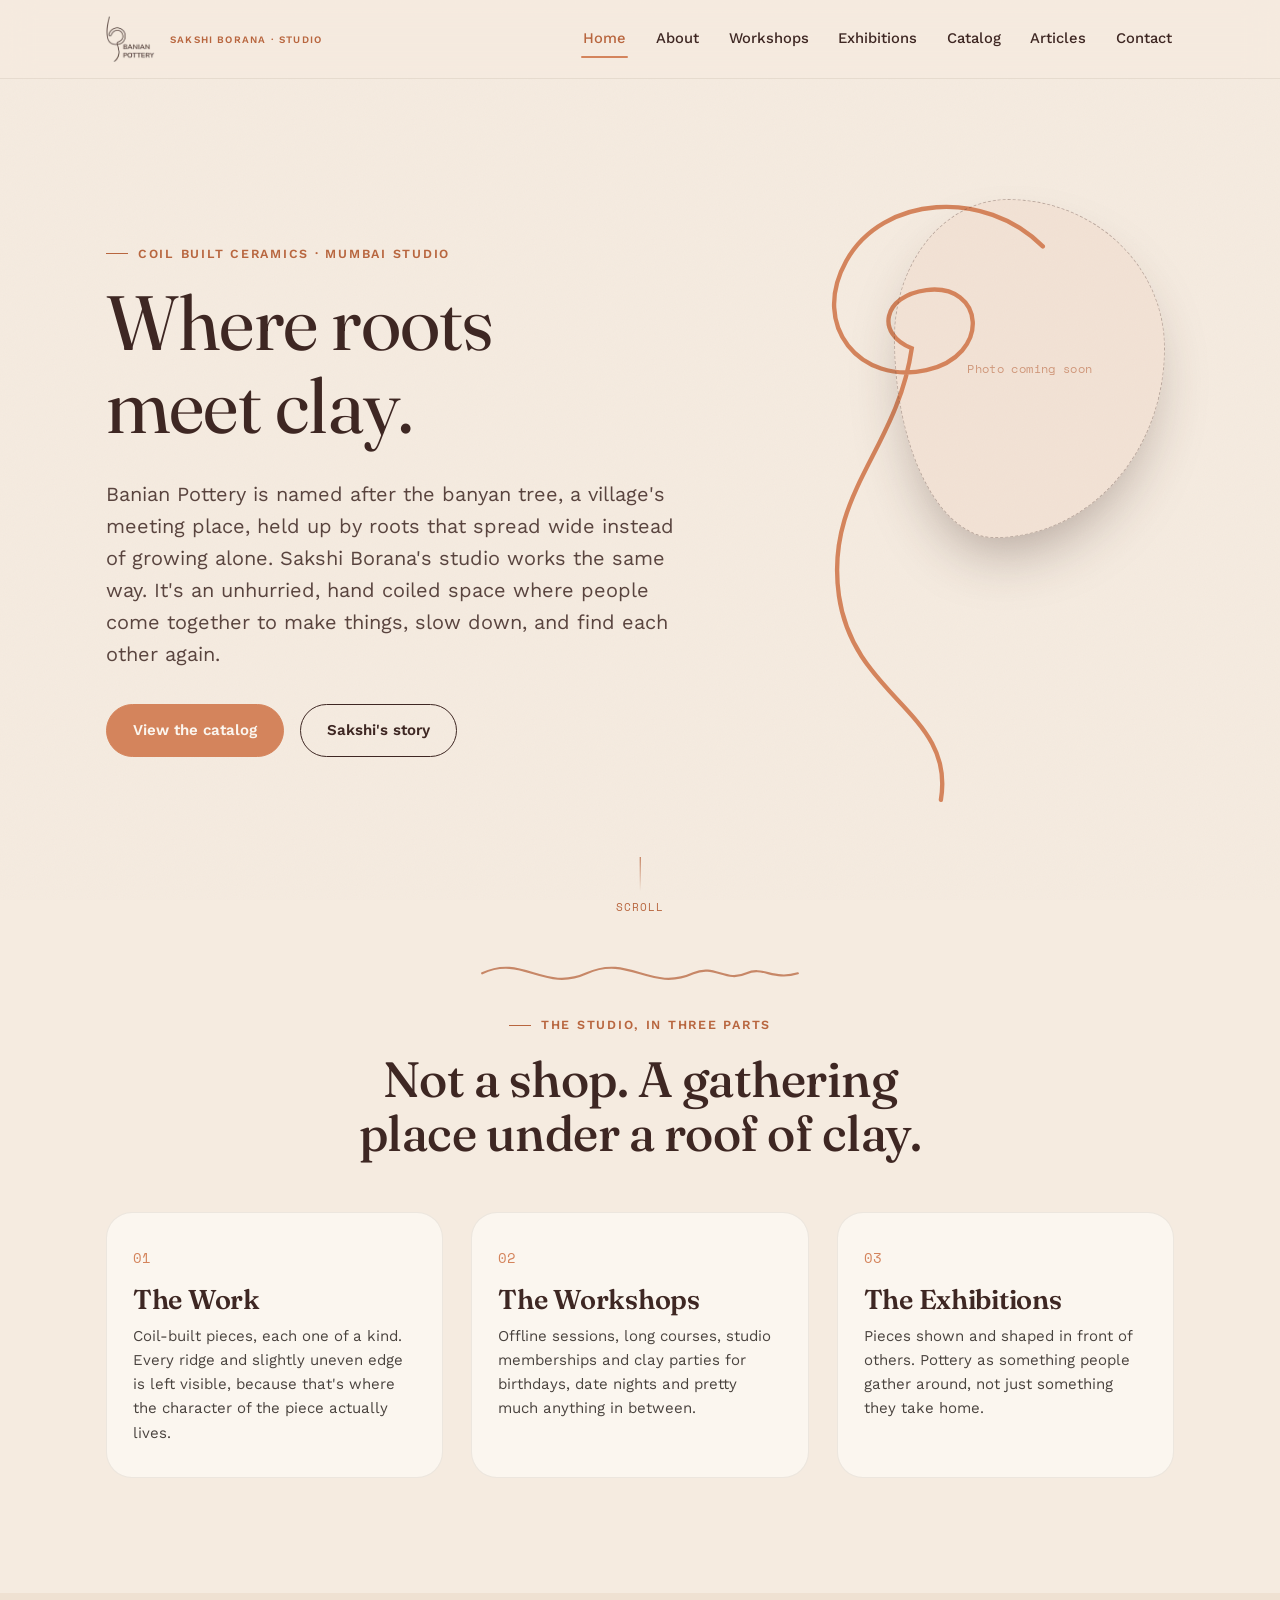
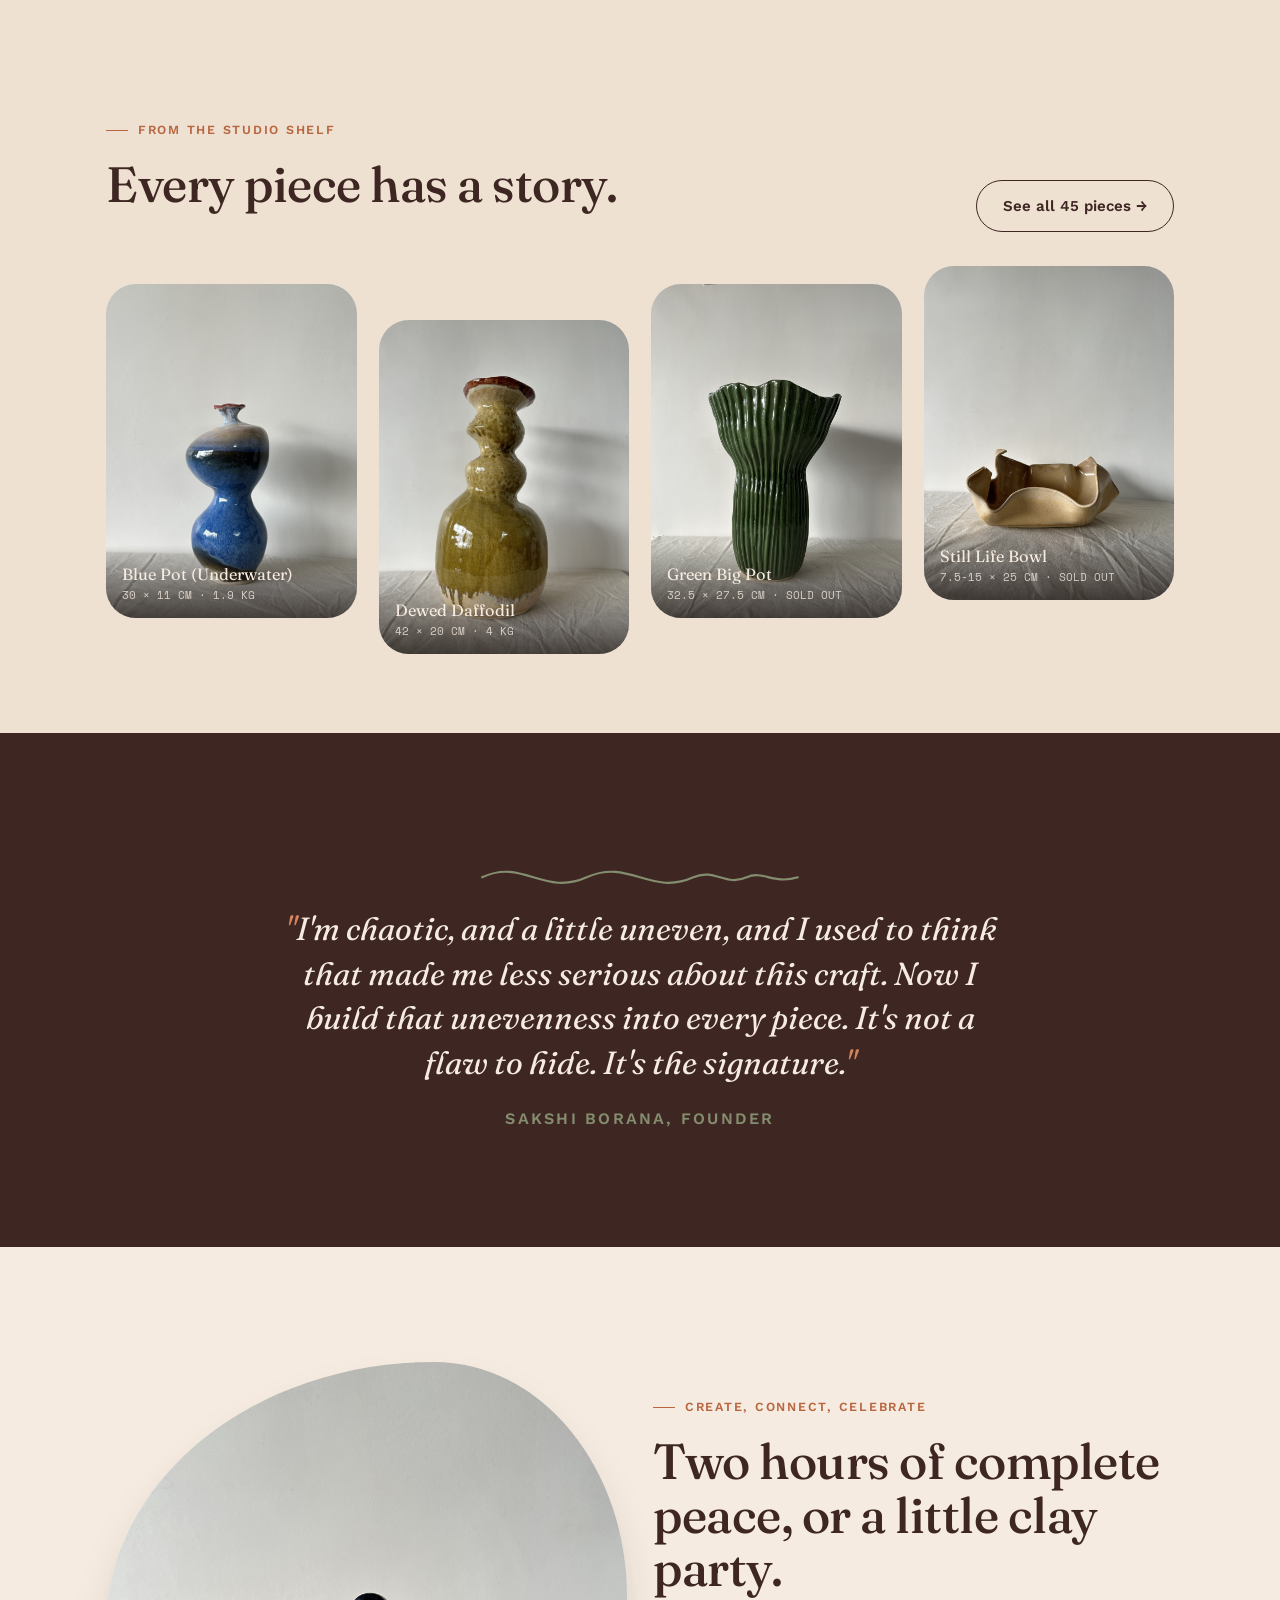
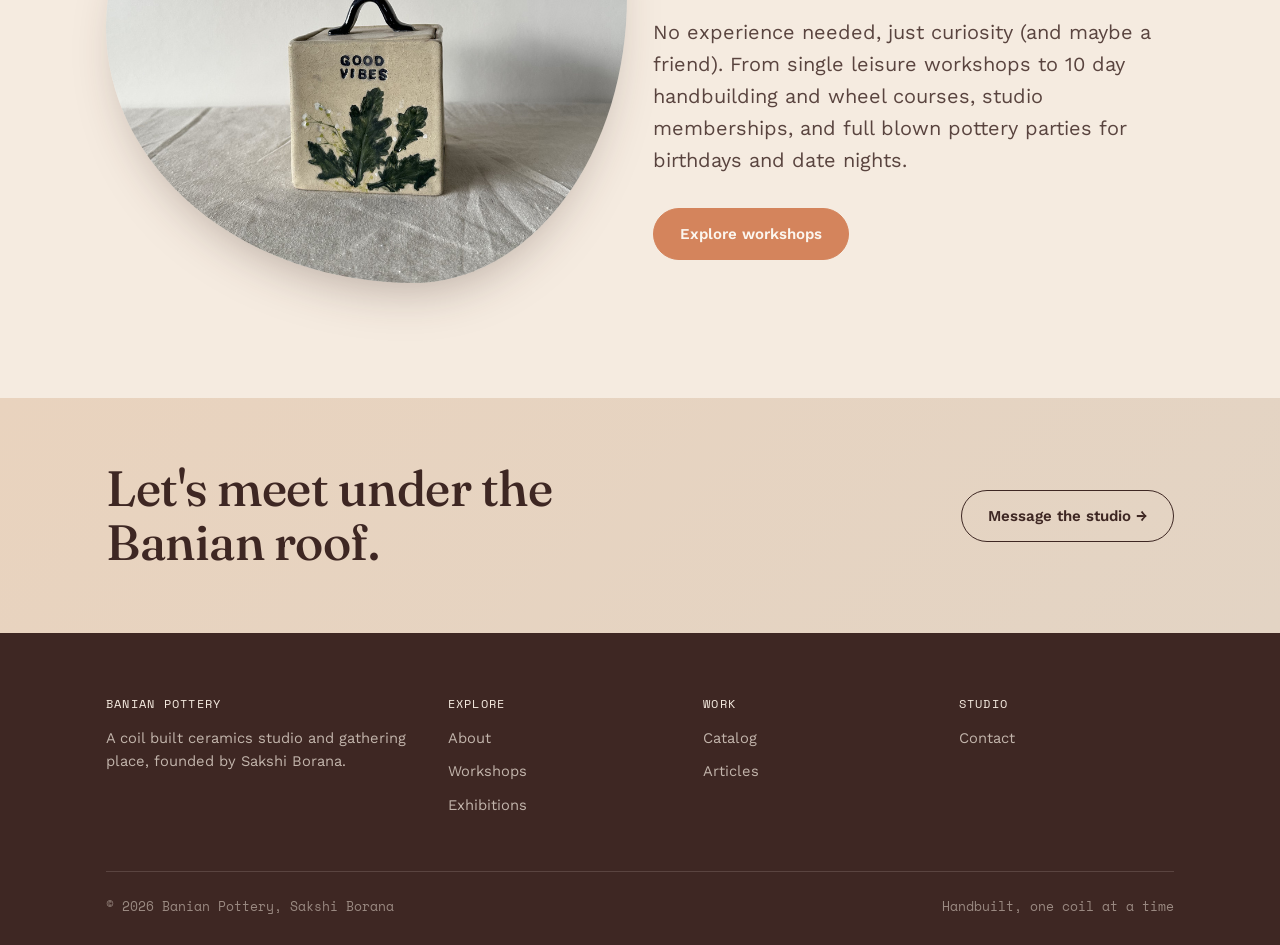
==== index.html @ 210025bd "Initial commit" ====
<!DOCTYPE html>
<html lang="en">
<head>
<meta charset="UTF-8">
<meta name="viewport" content="width=device-width, initial-scale=1.0">
<title>Banian Pottery | Sakshi Borana, Coil Built Ceramics</title>
<meta name="description" content="Banian Pottery is the coil built ceramic studio of Sakshi Borana, a gathering place for making, healing and community, named for the banyan tree.">
<link rel="stylesheet" href="css/style.css">
<link rel="stylesheet" href="css/pages.css">
</head>
<body>
<div class="grain"></div>

<header class="site-header">
  <div class="nav-inner">
    <a href="index.html" class="brand">
      <img class="logo-mark" src="assets/brand/logo.png" alt="Banian Pottery logo">
      <small>Sakshi Borana · Studio</small>
    </a>
    <button class="nav-toggle" aria-label="Toggle menu" aria-expanded="false">
      <span></span><span></span><span></span>
    </button>
    <nav class="nav-links">
      <a href="index.html" class="active">Home</a>
      <a href="about.html">About</a>
      <a href="workshops.html">Workshops</a>
      <a href="exhibitions.html">Exhibitions</a>
      <a href="catalog.html">Catalog</a>
      <a href="articles.html">Articles</a>
      <a href="contact.html">Contact</a>
    </nav>
  </div>
</header>

<main>

  <!-- ============ HERO ============ -->
  <section class="hero">
    <div class="wrap hero-grid">
      <div class="hero-copy reveal in">
        <p class="eyebrow">Coil built ceramics · Mumbai studio</p>
        <h1>Where roots<br>meet clay.</h1>
        <p class="lede">Banian Pottery is named after the banyan tree, a village's meeting place, held up by roots that spread wide instead of growing alone. Sakshi Borana's studio works the same way. It's an unhurried, hand coiled space where people come together to make things, slow down, and find each other again.</p>
        <div class="hero-cta">
          <a href="catalog.html" class="btn primary">View the catalog</a>
          <a href="about.html" class="btn">Sakshi's story</a>
        </div>
      </div>
      <div class="hero-coil-wrap" aria-hidden="true">
        <svg viewBox="0 0 300 460" fill="none" xmlns="http://www.w3.org/2000/svg">
          <path id="hero-coil-path" d="M210 60C170 20 100 25 75 70C50 115 85 155 130 145C175 135 170 85 130 90C100 94 95 120 120 130C110 200 60 230 70 300C80 370 150 380 140 440" stroke="#D4845C" stroke-width="3" stroke-linecap="round"/>
        </svg>
        <div class="hero-photo-frame" style="top:6%; right:2%; display:flex; align-items:center; justify-content:center; background:rgba(212,132,92,0.08); border:1.5px dashed rgba(62,39,35,0.3);">
          <span class="mono-label" style="opacity:0.6; text-align:center; padding:0 20px;">Photo coming soon</span>
        </div>
      </div>
    </div>
    <div class="scroll-cue"><span class="line"></span>Scroll</div>
  </section>

  <!-- ============ INTRO STRIP ============ -->
  <section style="padding-top:0;">
    <div class="wrap">
      <div class="coil-divider" aria-hidden="true">
        <svg viewBox="0 0 300 40" fill="none" xmlns="http://www.w3.org/2000/svg"><path d="M2 20C40 2 60 38 100 20C140 2 160 38 200 20C220 11 230 29 250 20C265 13 275 27 298 20" stroke="#B8663F" stroke-width="2" stroke-linecap="round"/></svg>
      </div>
      <div class="section-head center reveal">
        <p class="eyebrow" style="justify-content:center;">The studio, in three parts</p>
        <h2>Not a shop. A gathering<br>place under a roof of clay.</h2>
      </div>
      <div class="feature-grid">
        <div class="feature-card reveal">
          <span class="num">01</span>
          <h3>The Work</h3>
          <p>Coil-built pieces, each one of a kind. Every ridge and slightly uneven edge is left visible, because that's where the character of the piece actually lives.</p>
        </div>
        <div class="feature-card reveal">
          <span class="num">02</span>
          <h3>The Workshops</h3>
          <p>Offline sessions, long courses, studio memberships and clay parties for birthdays, date nights and pretty much anything in between.</p>
        </div>
        <div class="feature-card reveal">
          <span class="num">03</span>
          <h3>The Exhibitions</h3>
          <p>Pieces shown and shaped in front of others. Pottery as something people gather around, not just something they take home.</p>
        </div>
      </div>
    </div>
  </section>

  <!-- ============ GALLERY TEASER ============ -->
  <section class="section-cream-soft">
    <div class="wrap">
      <div class="section-head reveal" style="display:flex; justify-content:space-between; align-items:flex-end; flex-wrap:wrap; gap:16px; max-width:none;">
        <div>
          <p class="eyebrow">From the studio shelf</p>
          <h2>Every piece has a story.</h2>
        </div>
        <a href="catalog.html" class="btn">See all 45 pieces →</a>
      </div>
      <div class="stagger-row">
        <div class="piece reveal">
          <img src="assets/pots/pot-01-blue-pot-underwater.jpg" alt="Blue Pot (Underwater), tall coil built vase with deep blue glaze">
          <div class="piece-caption"><div class="p-name">Blue Pot (Underwater)</div><div class="p-spec">30 × 11 CM · 1.9 KG</div></div>
        </div>
        <div class="piece reveal">
          <img src="assets/pots/pot-23-dewed-daffodil.jpg" alt="Dewed Daffodil, tall olive glazed vessel with rust red rim">
          <div class="piece-caption"><div class="p-name">Dewed Daffodil</div><div class="p-spec">42 × 20 CM · 4 KG</div></div>
        </div>
        <div class="piece reveal">
          <img src="assets/pots/pot-42-green-big-pot-sold-out.jpg" alt="Ribbed green ceramic vessel, sold out">
          <div class="piece-caption"><div class="p-name">Green Big Pot</div><div class="p-spec">32.5 × 27.5 CM · SOLD OUT</div></div>
        </div>
        <div class="piece reveal">
          <img src="assets/pots/pot-37-still-life-bowl-sold-out.jpg" alt="Still Life bowl with organic wavy rim, sold out">
          <div class="piece-caption"><div class="p-name">Still Life Bowl</div><div class="p-spec">7.5-15 × 25 CM · SOLD OUT</div></div>
        </div>
      </div>
    </div>
  </section>

  <!-- ============ PHILOSOPHY / QUOTE ============ -->
  <section class="section-dark on-dark">
    <div class="wrap">
      <div class="coil-divider" aria-hidden="true">
        <svg viewBox="0 0 300 40" fill="none" xmlns="http://www.w3.org/2000/svg"><path d="M2 20C40 2 60 38 100 20C140 2 160 38 200 20C220 11 230 29 250 20C265 13 275 27 298 20" stroke="#9CAF88" stroke-width="2" stroke-linecap="round"/></svg>
      </div>
      <p class="pull-quote reveal">I'm chaotic, and a little uneven, and I used to think that made me less serious about this craft. Now I build that unevenness into every piece. It's not a flaw to hide. It's the signature.</p>
      <p style="text-align:center; margin:20px auto 0; max-width:none; opacity:0.75; font-family:var(--font-body); font-weight:600; letter-spacing:0.14em; text-transform:uppercase; font-size:1rem; color:var(--sage);">Sakshi Borana, Founder</p>
    </div>
  </section>

  <!-- ============ WORKSHOP TEASER ============ -->
  <section>
    <div class="wrap two-col" style="align-items:center;">
      <div class="reveal">
        <div class="about-portrait" style="aspect-ratio:1/1;">
          <img src="assets/pots/pot-33-good-vibe.jpg" alt="Good Vibes ceramic tile made in a Banian Pottery workshop">
        </div>
      </div>
      <div class="reveal">
        <p class="eyebrow">Create, connect, celebrate</p>
        <h2>Two hours of complete<br>peace, or a little clay party.</h2>
        <p class="lede">No experience needed, just curiosity (and maybe a friend). From single leisure workshops to 10 day handbuilding and wheel courses, studio memberships, and full blown pottery parties for birthdays and date nights.</p>
        <a href="workshops.html" class="btn primary" style="margin-top:12px;">Explore workshops</a>
      </div>
    </div>
  </section>

  <!-- ============ CTA STRIP ============ -->
  <section class="section-warm" style="padding: 64px 0;">
    <div class="wrap" style="display:flex; justify-content:space-between; align-items:center; flex-wrap:wrap; gap:24px;">
      <h2 style="margin:0; max-width:14ch; color:var(--earth);">Let's meet under the Banian roof.</h2>
      <a href="contact.html" class="btn" style="border-color:var(--earth); color:var(--earth);">Message the studio →</a>
    </div>
  </section>

</main>

<footer class="site-footer">
  <div class="wrap">
    <div class="footer-grid">
      <div>
        <h4>Banian Pottery</h4>
        <p>A coil built ceramics studio and gathering place, founded by Sakshi Borana.</p>
      </div>
      <div>
        <h4>Explore</h4>
        <a href="about.html">About</a>
        <a href="workshops.html">Workshops</a>
        <a href="exhibitions.html">Exhibitions</a>
      </div>
      <div>
        <h4>Work</h4>
        <a href="catalog.html">Catalog</a>
        <a href="articles.html">Articles</a>
      </div>
      <div>
        <h4>Studio</h4>
        <a href="contact.html">Contact</a>
      </div>
    </div>
    <div class="footer-bottom">
      <span>© 2026 Banian Pottery, Sakshi Borana</span>
      <span>Handbuilt, one coil at a time</span>
    </div>
  </div>
</footer>

<script src="js/main.js"></script>
</body>
</html>
---- css/style.css ----
/* ============================================
   BANIAN POTTERY — design tokens & core system
   ============================================ */

@import url('https://fonts.googleapis.com/css2?family=Fraunces:ital,opsz,wght@0,9..144,300;0,9..144,400;0,9..144,500;0,9..144,600;0,9..144,700;1,9..144,400;1,9..144,500&family=Work+Sans:wght@300;400;500;600;700&family=Space+Mono:wght@400;700&display=swap');

:root{
  /* --- colors, straight from the studio's own palette --- */
  --clay: #D4845C;
  --clay-deep: #B8663F;
  --cream: #F5EBE0;
  --cream-soft: #EFE1D2;
  --earth: #3E2723;
  --ink: #2B2420;
  --sage: #9CAF88;
  --sage-deep: #79936A;
  --rose: #C08B8B;
  --paper: #FBF6EF;

  --glass-bg: rgba(245, 235, 224, 0.55);
  --glass-bg-dark: rgba(62, 39, 35, 0.45);
  --glass-border: rgba(255, 255, 255, 0.35);
  --glass-border-dark: rgba(255, 255, 255, 0.12);

  --font-display: 'Fraunces', serif;
  --font-body: 'Work Sans', sans-serif;
  --font-mono: 'Space Mono', monospace;

  --container: 1180px;
  --radius-organic: 42% 58% 63% 37% / 41% 44% 56% 59%;
  --radius-organic-2: 63% 37% 41% 59% / 51% 45% 55% 49%;

  --ease: cubic-bezier(.22,.61,.36,1);
}

*, *::before, *::after{ box-sizing: border-box; }
html{ scroll-behavior: smooth; }

@media (prefers-reduced-motion: reduce){
  html{ scroll-behavior: auto; }
  *, *::before, *::after{ animation-duration: 0.001ms !important; animation-iteration-count: 1 !important; transition-duration: 0.001ms !important; }
}

body{
  margin:0;
  font-family: var(--font-body);
  background: var(--cream);
  color: var(--ink);
  line-height: 1.6;
  font-size: 16px;
  overflow-x: hidden;
}

img{ max-width:100%; display:block; }
a{ color: inherit; text-decoration:none; }
ul{ margin:0; padding:0; list-style:none; }

::selection{ background: var(--clay); color: var(--paper); }

:focus-visible{
  outline: 2.5px solid var(--clay-deep);
  outline-offset: 3px;
  border-radius: 4px;
}

.wrap{
  max-width: var(--container);
  margin: 0 auto;
  padding: 0 clamp(20px, 5vw, 56px);
}

/* ---------- eyebrow / labels ---------- */
.eyebrow{
  font-family: var(--font-body);
  font-weight: 600;
  font-size: 0.78rem;
  letter-spacing: 0.14em;
  text-transform: uppercase;
  color: var(--clay-deep);
  display: inline-flex;
  align-items: center;
  gap: 10px;
  margin-bottom: 18px;
}
.eyebrow::before{
  content:"";
  width: 22px;
  height: 1px;
  background: var(--clay-deep);
  display:inline-block;
}
.on-dark .eyebrow{ color: var(--sage); }
.on-dark .eyebrow::before{ background: var(--sage); }

h1,h2,h3,h4{
  font-family: var(--font-display);
  font-weight: 500;
  line-height: 1.08;
  margin: 0 0 0.4em;
  color: var(--earth);
  letter-spacing: -0.01em;
}
.on-dark h1, .on-dark h2, .on-dark h3, .on-dark p{ color: var(--cream); }

h1{ font-size: clamp(2.6rem, 6vw, 5.2rem); font-weight: 400; }
h2{ font-size: clamp(1.9rem, 4vw, 3.1rem); }
h3{ font-size: clamp(1.3rem, 2.4vw, 1.7rem); font-weight: 600;}

p{ color: var(--ink); max-width: 62ch; }
.lede{ font-size: clamp(1.05rem, 1.6vw, 1.25rem); color: var(--earth); opacity: 0.85; }

.mono-label{
  font-family: var(--font-mono);
  font-size: 0.78rem;
  letter-spacing: 0.03em;
  color: var(--clay-deep);
}

/* ============ NAV ============ */
.site-header{
  position: sticky; top:0; z-index: 100;
  backdrop-filter: blur(16px) saturate(1.1);
  -webkit-backdrop-filter: blur(16px) saturate(1.1);
  background: rgba(245, 235, 224, 0.72);
  border-bottom: 1px solid rgba(62,39,35,0.08);
}
.nav-inner{
  display:flex; align-items:center; justify-content: space-between;
  padding: 16px clamp(20px, 5vw, 56px);
  max-width: var(--container);
  margin: 0 auto;
}
.brand{
  display:flex; align-items:center; gap: 14px;
  color: var(--earth);
}
.brand .logo-mark{ height: 46px; width:auto; flex-shrink:0; }
.brand small{
  display:block; font-family: var(--font-body); font-weight: 600; font-size: 0.62rem;
  letter-spacing: 0.12em; text-transform: uppercase; color: var(--clay-deep); margin-top: 2px;
}

.nav-links{ display:flex; gap: clamp(14px, 2vw, 30px); align-items:center; }
.nav-links a{
  font-size: 0.92rem; font-weight: 500; color: var(--earth);
  position: relative; padding: 4px 2px;
}
.nav-links a::after{
  content:""; position:absolute; left:0; bottom:-3px; height:2px; width:0;
  background: var(--clay); transition: width 0.35s var(--ease);
  border-radius: 2px;
}
.nav-links a:hover::after, .nav-links a.active::after{ width: 100%; }
.nav-links a.active{ color: var(--clay-deep); }

.nav-toggle{ display:none; }

@media (max-width: 820px){
  .nav-links{
    position: fixed; inset: 64px 0 0 0; flex-direction: column;
    background: var(--cream); padding: 36px 28px; gap: 22px;
    transform: translateX(101%); transition: transform 0.4s var(--ease);
    font-size: 1.1rem;
  }
  .nav-links.open{ transform: translateX(0); }
  .nav-toggle{
    display:flex; flex-direction:column; gap:5px; background:none; border:none; cursor:pointer; padding: 8px;
  }
  .nav-toggle span{ width: 24px; height: 2px; background: var(--earth); border-radius: 2px; }
}

/* ============ BUTTONS ============ */
.btn{
  display:inline-flex; align-items:center; gap:10px;
  font-family: var(--font-body); font-weight: 600; font-size: 0.94rem;
  padding: 13px 26px; border-radius: 100px;
  border: 1.5px solid var(--earth); color: var(--earth);
  background: transparent; cursor:pointer;
  transition: all 0.3s var(--ease);
}
.btn:hover{ background: var(--earth); color: var(--cream); transform: translateY(-2px); }
.btn.primary{ background: var(--clay); border-color: var(--clay); color: var(--paper); }
.btn.primary:hover{ background: var(--clay-deep); border-color: var(--clay-deep); }
.btn.on-dark{ border-color: var(--cream); color: var(--cream); }
.btn.on-dark:hover{ background: var(--cream); color: var(--earth); }

/* ============ COIL DIVIDER (signature motif) ============ */
.coil-divider{
  width: 100%; display:flex; justify-content:center; margin: 8px 0;
  opacity: 0.75;
}
.coil-divider svg{ width: min(320px, 70%); height: auto; }
.coil-divider path{ stroke: var(--clay-deep); }
.on-dark .coil-divider path{ stroke: var(--sage); }

/* ============ GLASS CARD ============ */
.glass{
  background: var(--glass-bg);
  border: 1px solid var(--glass-border);
  backdrop-filter: blur(14px) saturate(1.2);
  -webkit-backdrop-filter: blur(14px) saturate(1.2);
  border-radius: 28px;
  box-shadow: 0 12px 40px -18px rgba(62,39,35,0.35);
}
.on-dark .glass{
  background: var(--glass-bg-dark);
  border-color: var(--glass-border-dark);
}

/* ============ SECTIONS ============ */
section{ padding: clamp(64px, 9vw, 120px) 0; position: relative; }
.section-dark{ background: var(--earth); color: var(--cream); }
.section-sage{ background: var(--sage); color: var(--earth); }
.section-warm{ background: linear-gradient(135deg, #E9D3BE 0%, #E3D4C4 100%); color: var(--earth); }
.section-cream-soft{ background: var(--cream-soft); }

.section-head{ max-width: 680px; margin-bottom: 52px; }
.section-head.center{ margin-left:auto; margin-right:auto; text-align:center; }

/* blob shape accents */
.blob{
  position:absolute; border-radius: var(--radius-organic);
  filter: blur(2px); z-index:0; pointer-events:none;
}

/* ============ FOOTER ============ */
.site-footer{
  background: var(--earth); color: var(--cream-soft);
  padding: 64px 0 28px;
}
.footer-grid{
  display:grid; grid-template-columns: 1.4fr 1fr 1fr 1fr; gap: 40px;
  padding-bottom: 44px; border-bottom: 1px solid rgba(245,235,224,0.15);
}
@media (max-width: 760px){ .footer-grid{ grid-template-columns: 1fr 1fr; } }
.footer-grid h4{ color: var(--cream); font-family: var(--font-mono); font-size: 0.78rem; letter-spacing: 0.1em; text-transform: uppercase; margin-bottom: 16px; font-weight:400;}
.footer-grid a, .footer-grid p{ color: rgba(245,235,224,0.72); font-size: 0.92rem; display:block; margin-bottom: 10px; }
.footer-grid a:hover{ color: var(--clay); }
.footer-bottom{
  display:flex; justify-content:space-between; align-items:center; flex-wrap:wrap; gap:10px;
  padding-top: 24px; font-size: 0.82rem; color: rgba(245,235,224,0.5); font-family: var(--font-mono);
}

/* ============ UTILITIES ============ */
.grain{
  position: fixed; inset:0; pointer-events:none; z-index: 2; opacity: 0.035; mix-blend-mode: multiply;
  background-image: url("data:image/svg+xml,%3Csvg xmlns='http://www.w3.org/2000/svg' width='120' height='120'%3E%3Cfilter id='n'%3E%3CfeTurbulence type='fractalNoise' baseFrequency='0.9' numOctaves='2' stitchTiles='stitch'/%3E%3C/filter%3E%3Crect width='100%25' height='100%25' filter='url(%23n)'/%3E%3C/svg%3E");
}

.reveal{ opacity:0; transform: translateY(28px); transition: opacity 0.8s var(--ease), transform 0.8s var(--ease); }
.reveal.in{ opacity:1; transform: translateY(0); }

.tag{
  display:inline-block; font-family: var(--font-mono); font-size: 0.68rem;
  letter-spacing: 0.06em; text-transform: uppercase; padding: 5px 12px;
  border-radius: 100px; border: 1px solid currentColor; opacity:0.85;
}
---- css/pages.css ----
/* ============================================
   PAGE-SPECIFIC LAYOUTS
   ============================================ */

/* ---------- HERO ---------- */
.hero{
  position: relative;
  min-height: 92vh;
  display:flex; align-items:center;
  padding-top: 80px;
  overflow:hidden;
  background: var(--cream);
}
.hero-grid{
  display:grid; grid-template-columns: 1.15fr 0.85fr; gap: 40px; align-items:center;
  position:relative; z-index:2; width:100%;
}
@media (max-width: 900px){ .hero-grid{ grid-template-columns: 1fr; } }

.hero-copy .lede{ margin: 24px 0 34px; }
.hero-cta{ display:flex; gap: 16px; flex-wrap:wrap; }

.hero-coil-wrap{
  position: relative; display:flex; align-items:center; justify-content:center;
  min-height: 420px;
}
.hero-coil-wrap svg{ width: 100%; max-width: 460px; height:auto; }
#hero-coil-path{
  stroke-dasharray: 2000;
  stroke-dashoffset: 2000;
  animation: draw 2.6s var(--ease) 0.2s forwards;
}
@keyframes draw{ to{ stroke-dashoffset: 0; } }
@media (prefers-reduced-motion: reduce){ #hero-coil-path{ animation: none; stroke-dashoffset:0; } }

.hero-photo-frame{
  position:absolute; width: 62%; aspect-ratio: 4/5;
  border-radius: var(--radius-organic);
  overflow:hidden; box-shadow: 0 30px 60px -20px rgba(62,39,35,0.4);
  border: 6px solid var(--paper);
}
.hero-photo-frame img{ width:100%; height:100%; object-fit:cover; }

.scroll-cue{
  position:absolute; bottom: 28px; left: 50%; transform: translateX(-50%);
  display:flex; flex-direction:column; align-items:center; gap:8px;
  font-family: var(--font-mono); font-size: 0.68rem; letter-spacing: 0.1em;
  text-transform:uppercase; color: var(--clay-deep); z-index:2;
}
.scroll-cue .line{ width:1px; height: 34px; background: linear-gradient(var(--clay-deep), transparent); animation: pulse-scroll 1.8s ease-in-out infinite; }
@keyframes pulse-scroll{ 0%,100%{opacity:0.3;} 50%{opacity:1;} }

/* ---------- PAGE HEADER (for interior pages) ---------- */
.page-header{
  padding: clamp(140px, 20vw, 190px) 0 clamp(56px, 8vw, 90px);
  background: var(--earth); color: var(--cream);
  position: relative; overflow:hidden;
}
.page-header .eyebrow{ color: var(--sage); }
.page-header .eyebrow::before{ background: var(--sage); }
.page-header h1{ color: var(--cream); max-width: 16ch; }
.page-header .lede{ color: rgba(245,235,224,0.78); }

/* ---------- ASYMMETRIC FEATURE GRID ---------- */
.feature-grid{
  display:grid; grid-template-columns: repeat(3, 1fr); gap: 28px;
}
@media (max-width: 860px){ .feature-grid{ grid-template-columns: 1fr 1fr; } }
@media (max-width: 560px){ .feature-grid{ grid-template-columns: 1fr; } }
.feature-card{
  padding: 32px 26px; border-radius: 26px;
  background: var(--paper); border: 1px solid rgba(62,39,35,0.08);
  transition: transform 0.35s var(--ease), box-shadow 0.35s var(--ease);
}
.feature-card:hover{ transform: translateY(-6px); box-shadow: 0 20px 40px -20px rgba(62,39,35,0.3); }
.feature-card .num{ font-family: var(--font-mono); color: var(--clay); font-size:0.85rem; }
.feature-card h3{ margin: 14px 0 10px; }
.feature-card p{ font-size: 0.94rem; opacity:0.85; margin:0; }

/* ---------- OFFSET / STAGGERED SHOWCASE (home gallery teaser) ---------- */
.stagger-row{
  display:grid; grid-template-columns: repeat(4, 1fr); gap: 22px;
}
@media (max-width: 900px){ .stagger-row{ grid-template-columns: repeat(2, 1fr); } }
.stagger-row .piece:nth-child(2){ transform: translateY(36px); }
.stagger-row .piece:nth-child(4){ transform: translateY(-18px); }
@media (max-width: 900px){ .stagger-row .piece{ transform:none !important; } }

.piece{
  position: relative; border-radius: 30px; overflow:hidden;
  aspect-ratio: 3/4; background: var(--cream-soft);
}
.piece img{ width:100%; height:100%; object-fit:cover; transition: transform 0.6s var(--ease); }
.piece:hover img{ transform: scale(1.06); }
.piece-caption{
  position:absolute; left:0; right:0; bottom:0; padding: 16px 16px 14px;
  background: linear-gradient(to top, rgba(43,36,32,0.82), transparent);
  color: var(--cream);
}
.piece-caption .p-name{ font-family: var(--font-display); font-size: 1.02rem; }
.piece-caption .p-spec{ font-family: var(--font-mono); font-size: 0.66rem; opacity:0.8; }

/* ---------- MASONRY CATALOG ---------- */
.catalog-toolbar{
  display:flex; gap: 12px; flex-wrap:wrap; align-items:center; margin-bottom: 40px;
}
.filter-chip{
  font-family: var(--font-mono); font-size: 0.76rem; letter-spacing:0.03em;
  padding: 9px 18px; border-radius: 100px; border: 1.3px solid rgba(62,39,35,0.25);
  background: transparent; cursor:pointer; color: var(--earth);
  transition: all 0.25s var(--ease);
}
.filter-chip:hover{ border-color: var(--clay); }
.filter-chip.active{ background: var(--earth); border-color: var(--earth); color: var(--cream); }

.masonry{
  columns: 4 280px; column-gap: 22px;
}
@media (max-width: 1100px){ .masonry{ columns: 3 240px; } }
@media (max-width: 720px){ .masonry{ columns: 2 160px; } }
@media (max-width: 460px){ .masonry{ columns: 1; } }

.mason-item{
  break-inside: avoid; margin-bottom: 22px; border-radius: 24px; overflow:hidden;
  background: var(--paper); border: 1px solid rgba(62,39,35,0.08);
  transition: transform 0.3s var(--ease), box-shadow 0.3s var(--ease);
}
.mason-item:hover{ transform: translateY(-5px); box-shadow: 0 22px 44px -22px rgba(62,39,35,0.35); }
.mason-item img{ width:100%; display:block; }
.mason-item .mi-info{ padding: 16px 18px 18px; }
.mason-item .mi-name{ font-family: var(--font-display); font-size: 1.08rem; margin-bottom: 6px; }
.mason-item .mi-specs{ font-family: var(--font-mono); font-size: 0.72rem; color: var(--clay-deep); display:flex; gap:12px; flex-wrap:wrap; }
.mason-item .mi-tag{ margin-top:10px; }
.mason-item.hidden{ display:none; }

/* ---------- TIMELINE (workshops / exhibitions) ---------- */
.timeline{ position:relative; padding-left: 34px; border-left: 2px dashed rgba(212,132,92,0.5); }
.tl-item{ position:relative; padding-bottom: 48px; }
.tl-item:last-child{ padding-bottom:0; }
.tl-item::before{
  content:""; position:absolute; left: -41.5px; top: 4px;
  width: 14px; height:14px; border-radius: 50%;
  background: var(--clay); border: 3px solid var(--cream);
  box-shadow: 0 0 0 2px var(--clay);
}
.tl-date{ font-family: var(--font-mono); font-size: 0.78rem; color: var(--clay-deep); margin-bottom: 6px; display:block;}
.tl-item h3{ margin-bottom: 8px; }

/* ---------- PLACEHOLDER / EMPTY STATE CARD ---------- */
.placeholder-card{
  border: 1.5px dashed rgba(62,39,35,0.35); border-radius: 26px;
  padding: 36px 32px; background: rgba(212,132,92,0.06);
}
.placeholder-card .tag{ color: var(--clay-deep); border-color: var(--clay-deep); margin-bottom: 14px; }
.placeholder-card p{ margin:0; font-size:0.95rem; }

/* ---------- WORKSHOP OFFER CARDS ---------- */
.offer-grid{ display:grid; grid-template-columns: repeat(3, 1fr); gap: 24px; }
@media (max-width: 900px){ .offer-grid{ grid-template-columns: 1fr 1fr; } }
@media (max-width: 560px){ .offer-grid{ grid-template-columns: 1fr; } }
.offer-card{
  padding: 28px 24px; border-radius: 24px 24px 24px 6px;
  background: var(--paper); border: 1px solid rgba(62,39,35,0.08);
}
.offer-card:nth-child(3n+2){ border-radius: 24px 6px 24px 24px; }
.offer-card:nth-child(3n+3){ border-radius: 6px 24px 24px 24px; }
.offer-card h3{ font-size: 1.15rem; margin-bottom: 10px; }
.offer-card ul{ margin-top: 12px; }
.offer-card li{ font-size: 0.9rem; padding: 4px 0; opacity: 0.85; }
.offer-card li::before{ content:"·  "; color: var(--clay); font-weight:700; }

.info-strip{
  display:flex; gap: 40px; flex-wrap:wrap; padding: 30px 0;
}
.info-strip .item{ min-width: 160px; }
.info-strip .item .mono-label{ display:block; margin-bottom:6px; }
.info-strip .item strong{ font-family: var(--font-display); font-size: 1.3rem; font-weight:500; color: var(--earth); }
.on-dark .info-strip .item strong{ color: var(--cream); }

/* ---------- ARTICLE LIST ---------- */
.article-list{ display:flex; flex-direction:column; }
.article-row{
  display:grid; grid-template-columns: 140px 1fr auto; gap: 28px; align-items:center;
  padding: 28px 0; border-bottom: 1px solid rgba(62,39,35,0.12);
}
@media (max-width: 640px){ .article-row{ grid-template-columns: 1fr; gap:10px; } }
.article-row .a-date{ font-family: var(--font-mono); font-size: 0.78rem; color: var(--clay-deep); }
.article-row h3{ margin:0 0 6px; }
.article-row p{ margin:0; font-size:0.92rem; opacity:0.8; }
.article-row .btn{ padding: 10px 20px; font-size: 0.82rem; white-space:nowrap; }

/* ---------- ABOUT PAGE ---------- */
.about-hero{ display:grid; grid-template-columns: 0.9fr 1.1fr; gap: 56px; align-items:center; }
@media (max-width: 900px){ .about-hero{ grid-template-columns:1fr; } }
.about-portrait{
  position:relative; border-radius: var(--radius-organic-2); overflow:hidden;
  aspect-ratio: 4/5; box-shadow: 0 24px 50px -20px rgba(62,39,35,0.35);
}
.about-portrait img{ width:100%; height:100%; object-fit:cover; }

.pull-quote{
  font-family: var(--font-display); font-style: italic; font-weight:400;
  font-size: clamp(1.4rem, 2.6vw, 2rem); color: var(--earth); line-height:1.4;
  max-width: 720px; margin: 0 auto; text-align:center; position:relative;
}
.pull-quote::before, .pull-quote::after{ content:'"'; color: var(--clay); }

.value-list{ display:grid; grid-template-columns: repeat(5,1fr); gap: 18px; }
@media (max-width: 900px){ .value-list{ grid-template-columns: repeat(2,1fr); } }
@media (max-width: 500px){ .value-list{ grid-template-columns: 1fr; } }
.value-item{ text-align:center; padding: 22px 14px; }
.value-item .v-num{ font-family: var(--font-mono); color: var(--sage); font-size:0.8rem; display:block; margin-bottom:10px; }

/* ---------- CONTACT ---------- */
.contact-grid{ display:grid; grid-template-columns: 1fr 1fr; gap: 60px; align-items:start; }
@media (max-width: 860px){ .contact-grid{ grid-template-columns:1fr; } }
.contact-detail{ display:flex; gap:16px; padding: 18px 0; border-bottom: 1px solid rgba(245,235,224,0.15); }
.contact-detail .c-icon{ width: 22px; height:22px; flex-shrink:0; margin-top:2px; }
.contact-detail h4{ font-family: var(--font-mono); font-size:0.72rem; text-transform:uppercase; letter-spacing:0.08em; color: var(--sage); margin: 0 0 4px; font-weight:400; }
.contact-detail p, .contact-detail a{ margin:0; color: var(--cream-soft); }

.form-field{ margin-bottom: 20px; }
.form-field label{ display:block; font-family: var(--font-mono); font-size: 0.74rem; text-transform:uppercase; letter-spacing:0.06em; margin-bottom: 8px; color: var(--earth); }
.form-field input, .form-field textarea, .form-field select{
  width:100%; padding: 13px 16px; border-radius: 14px; border: 1.5px solid rgba(62,39,35,0.2);
  background: rgba(255,255,255,0.5); font-family: var(--font-body); font-size: 0.95rem; color: var(--ink);
  transition: border-color 0.25s var(--ease);
}
.form-field input:focus, .form-field textarea:focus, .form-field select:focus{ border-color: var(--clay); outline:none; }
.form-field textarea{ min-height: 120px; resize: vertical; }
.form-note{ font-size: 0.82rem; opacity:0.65; margin-top: -6px; }

/* generic responsive image row */
.two-col{ display:grid; grid-template-columns: 1fr 1fr; gap: 26px; }
@media (max-width: 760px){ .two-col{ grid-template-columns: 1fr; } }
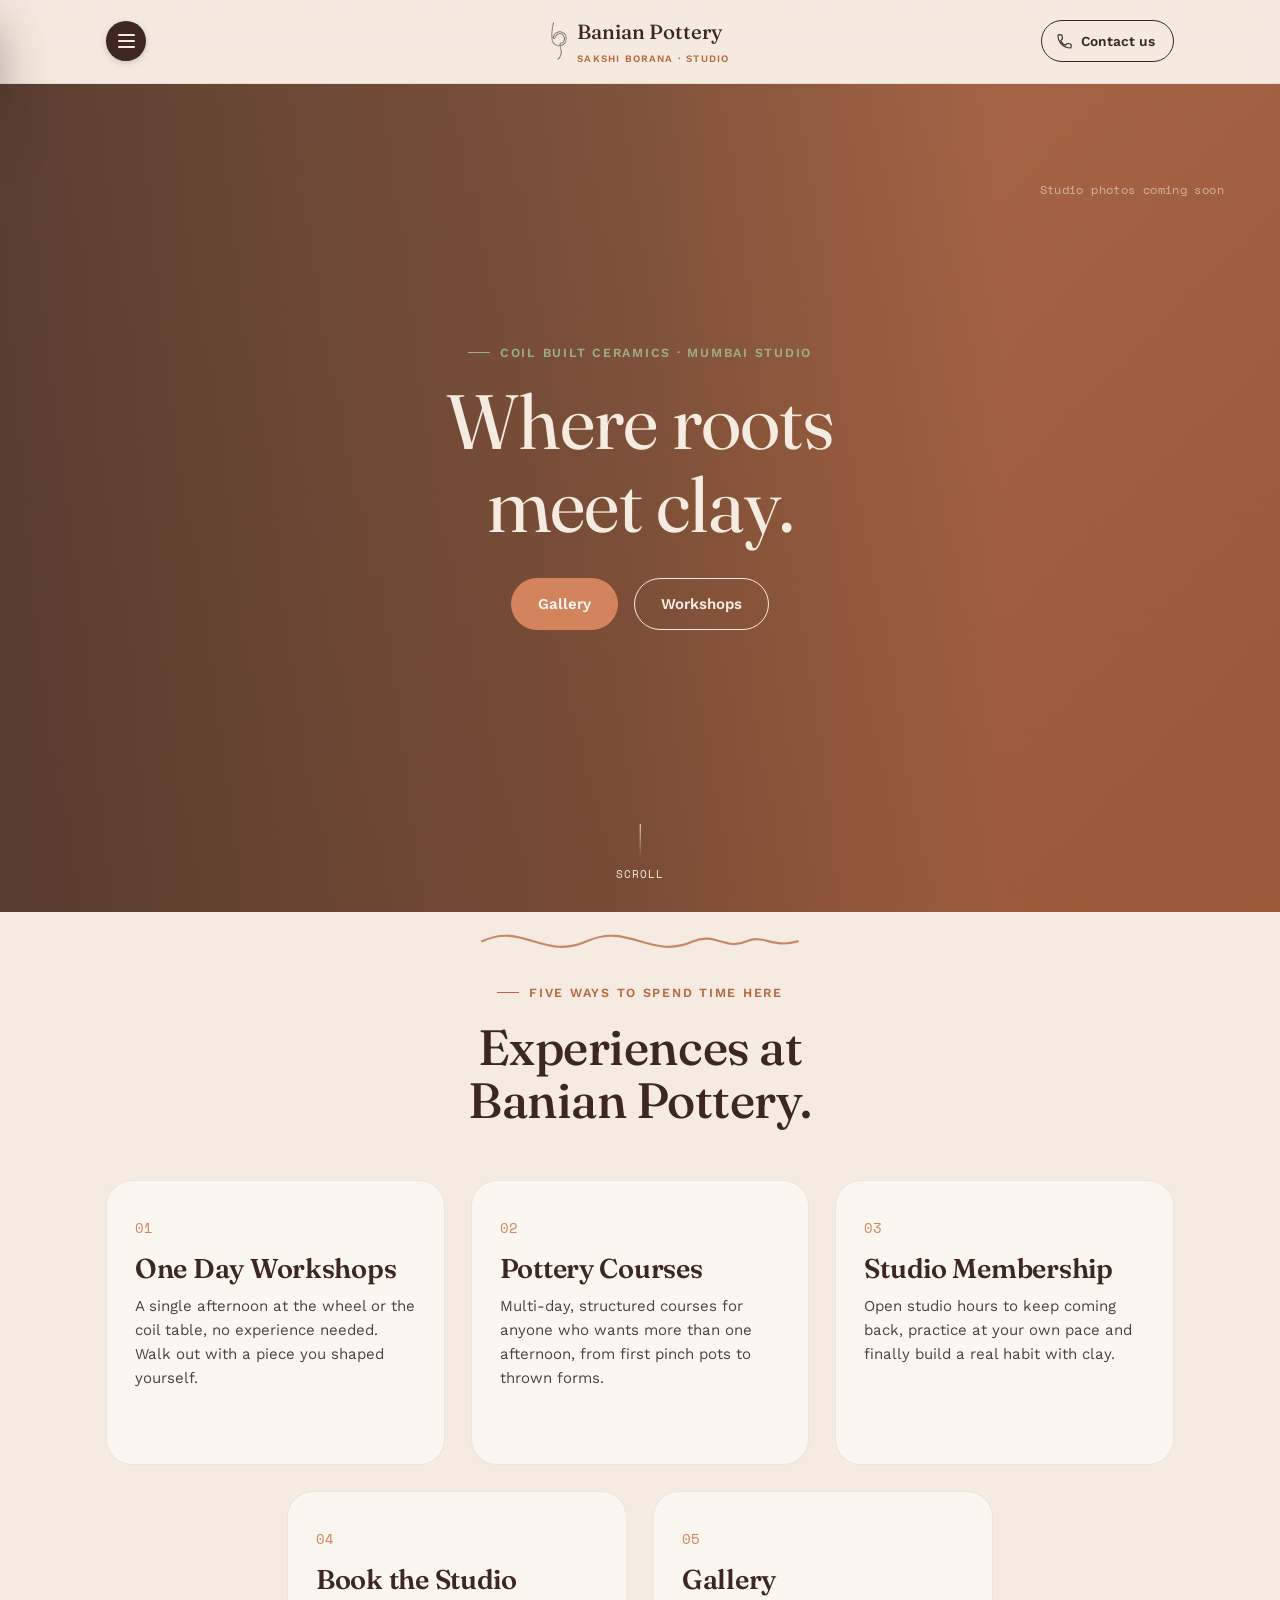
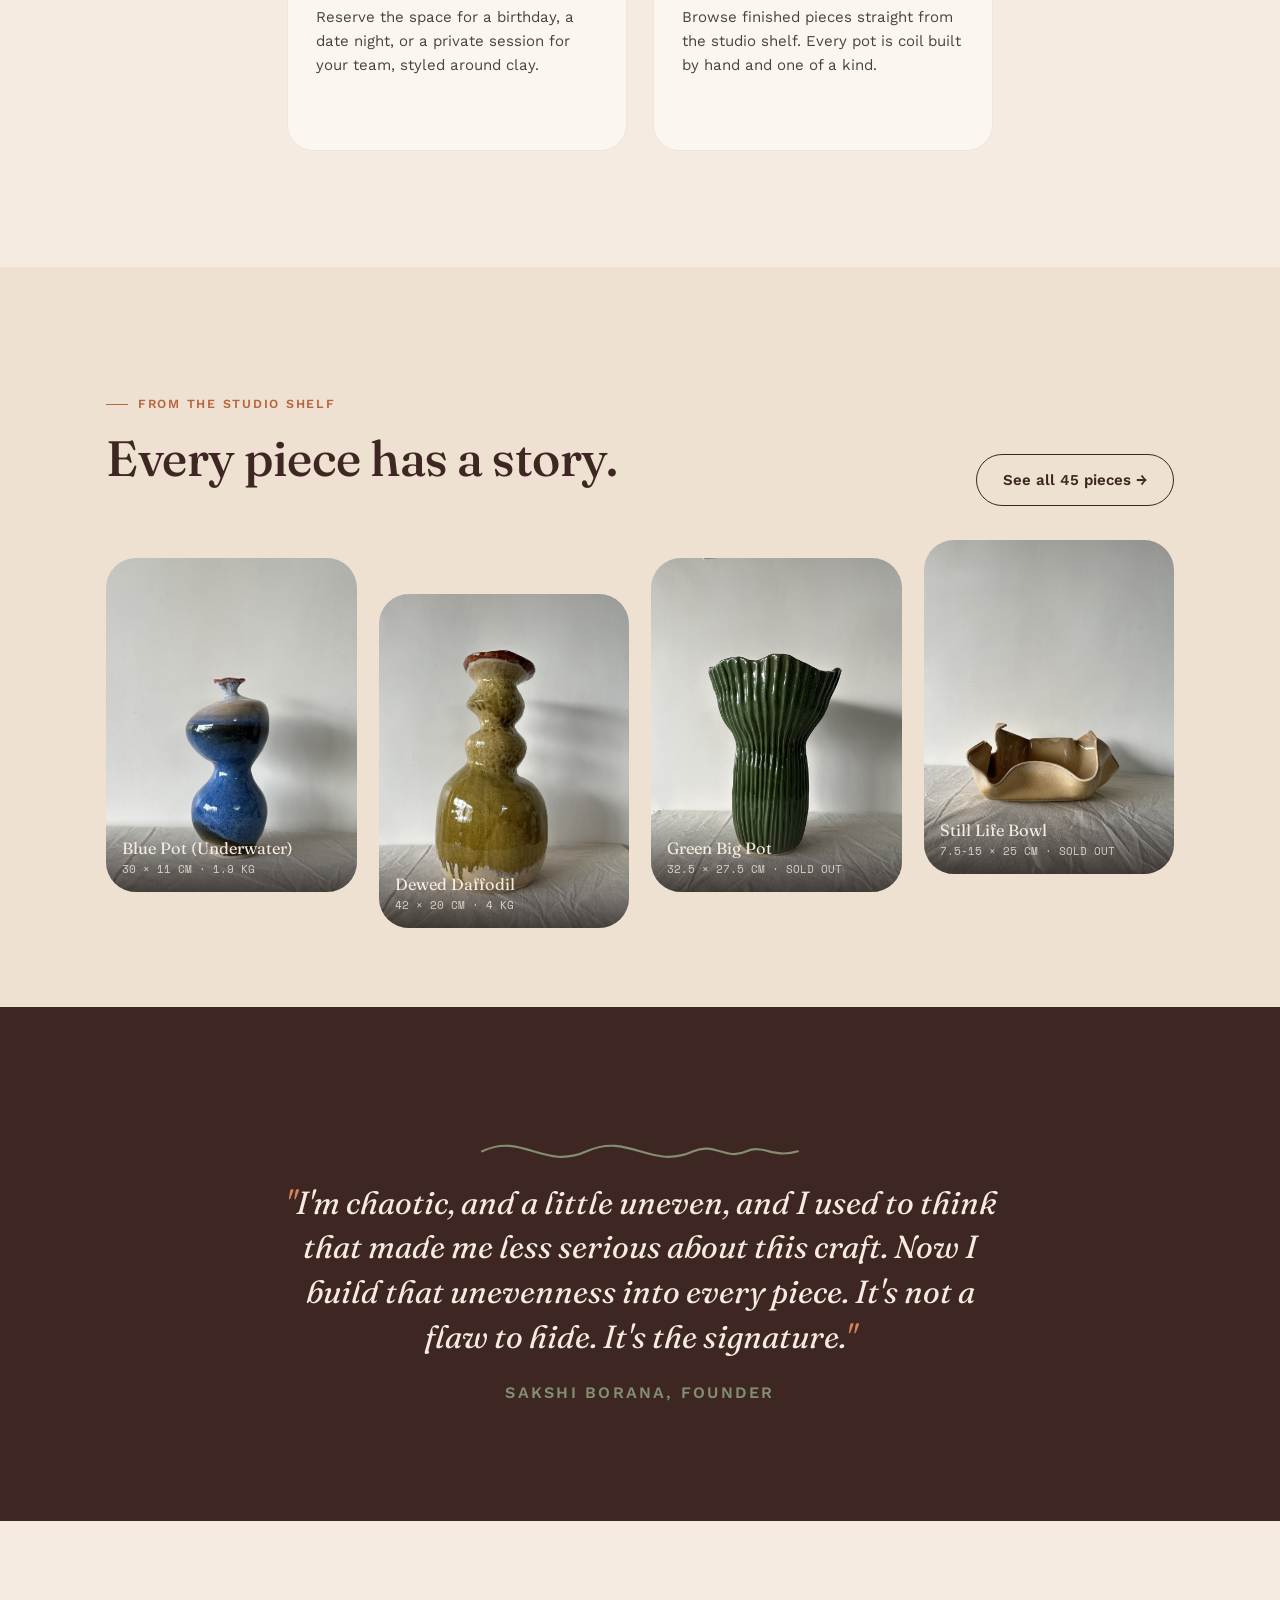
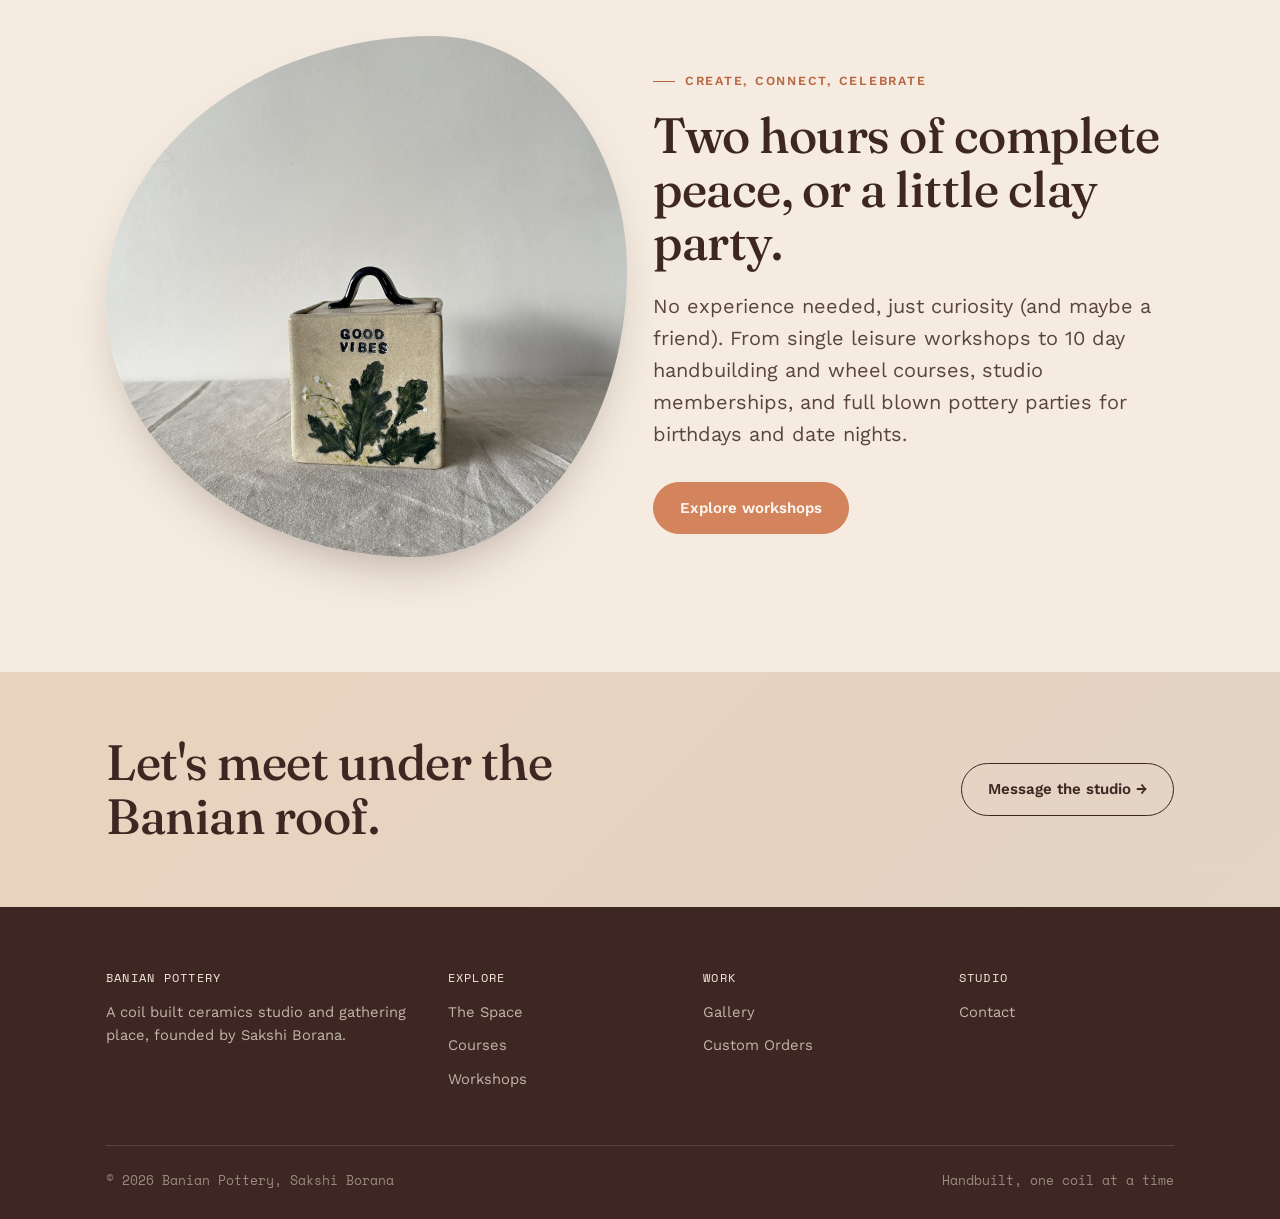
==== commit 260dbefc: "Changes 1" ====
--- a/index.html
+++ b/index.html
@@ -5,28 +5,35 @@
 <meta name="viewport" content="width=device-width, initial-scale=1.0">
 <title>Banian Pottery | Sakshi Borana, Coil Built Ceramics</title>
 <meta name="description" content="Banian Pottery is the coil built ceramic studio of Sakshi Borana, a gathering place for making, healing and community, named for the banyan tree.">
-<link rel="stylesheet" href="css/style.css">
-<link rel="stylesheet" href="css/pages.css">
+<link rel="stylesheet" href="css/style.css?v=1784197853">
+<link rel="stylesheet" href="css/pages.css?v=1784197853">
 </head>
 <body>
 <div class="grain"></div>
 
 <header class="site-header">
   <div class="nav-inner">
-    <a href="index.html" class="brand">
-      <img class="logo-mark" src="assets/brand/logo.png" alt="Banian Pottery logo">
-      <small>Sakshi Borana · Studio</small>
-    </a>
     <button class="nav-toggle" aria-label="Toggle menu" aria-expanded="false">
       <span></span><span></span><span></span>
     </button>
+    <a href="index.html" class="brand">
+      <img class="logo-icon" src="assets/brand/icon.png" alt="Banian Pottery coil logo mark">
+      <span>Banian Pottery<small>Sakshi Borana · Studio</small></span>
+    </a>
+    <a href="contact.html" class="contact-icon" aria-label="Contact us">
+      <svg viewBox="0 0 24 24" fill="none" xmlns="http://www.w3.org/2000/svg" aria-hidden="true">
+        <path d="M6.6 10.8C8.1 13.7 10.3 15.9 13.2 17.4L15.4 15.2C15.7 14.9 16.1 14.8 16.5 14.9C17.7 15.3 19 15.5 20.3 15.5C20.9 15.5 21.3 15.9 21.3 16.5V20.2C21.3 20.8 20.9 21.2 20.3 21.2C10.7 21.2 2.8 13.3 2.8 3.7C2.8 3.1 3.2 2.7 3.8 2.7H7.5C8.1 2.7 8.5 3.1 8.5 3.7C8.5 5 8.7 6.3 9.1 7.5C9.2 7.9 9.1 8.3 8.8 8.6L6.6 10.8Z" stroke="currentColor" stroke-width="1.6" stroke-linecap="round" stroke-linejoin="round"/>
+      </svg>
+      <span>Contact us</span>
+    </a>
+    <div class="nav-overlay"></div>
     <nav class="nav-links">
       <a href="index.html" class="active">Home</a>
-      <a href="about.html">About</a>
+      <a href="courses.html">Courses</a>
       <a href="workshops.html">Workshops</a>
-      <a href="exhibitions.html">Exhibitions</a>
-      <a href="catalog.html">Catalog</a>
-      <a href="articles.html">Articles</a>
+      <a href="custom-orders.html">Custom Orders</a>
+      <a href="gallery.html">Gallery</a>
+      <a href="the-space.html">The Space</a>
       <a href="contact.html">Contact</a>
     </nav>
   </div>
@@ -35,27 +42,26 @@
 <main>
 
   <!-- ============ HERO ============ -->
-  <section class="hero">
-    <div class="wrap hero-grid">
-      <div class="hero-copy reveal in">
+  <section class="hero hero-slideshow">
+    <div class="hero-slides" aria-hidden="true">
+      <div class="hero-slide active" style="background: linear-gradient(135deg, #D4845C, #B8663F);"></div>
+      <div class="hero-slide" style="background: linear-gradient(135deg, #3E2723, #6B4A3F);"></div>
+      <div class="hero-slide" style="background: linear-gradient(135deg, #9CAF88, #79936A);"></div>
+      <div class="hero-slide" style="background: linear-gradient(135deg, #C08B8B, #9C6B6B);"></div>
+    </div>
+    <div class="hero-scrim"></div>
+    <span class="hero-slide-note mono-label">Studio photos coming soon</span>
+    <div class="wrap hero-grid-full">
+      <div class="hero-copy reveal in on-dark">
         <p class="eyebrow">Coil built ceramics · Mumbai studio</p>
         <h1>Where roots<br>meet clay.</h1>
-        <p class="lede">Banian Pottery is named after the banyan tree, a village's meeting place, held up by roots that spread wide instead of growing alone. Sakshi Borana's studio works the same way. It's an unhurried, hand coiled space where people come together to make things, slow down, and find each other again.</p>
         <div class="hero-cta">
-          <a href="catalog.html" class="btn primary">View the catalog</a>
-          <a href="about.html" class="btn">Sakshi's story</a>
-        </div>
-      </div>
-      <div class="hero-coil-wrap" aria-hidden="true">
-        <svg viewBox="0 0 300 460" fill="none" xmlns="http://www.w3.org/2000/svg">
-          <path id="hero-coil-path" d="M210 60C170 20 100 25 75 70C50 115 85 155 130 145C175 135 170 85 130 90C100 94 95 120 120 130C110 200 60 230 70 300C80 370 150 380 140 440" stroke="#D4845C" stroke-width="3" stroke-linecap="round"/>
-        </svg>
-        <div class="hero-photo-frame" style="top:6%; right:2%; display:flex; align-items:center; justify-content:center; background:rgba(212,132,92,0.08); border:1.5px dashed rgba(62,39,35,0.3);">
-          <span class="mono-label" style="opacity:0.6; text-align:center; padding:0 20px;">Photo coming soon</span>
+          <a href="gallery.html" class="btn primary">Gallery</a>
+          <a href="workshops.html" class="btn on-dark">Workshops</a>
         </div>
       </div>
     </div>
-    <div class="scroll-cue"><span class="line"></span>Scroll</div>
+    <div class="scroll-cue" style="color:var(--cream);"><span class="line" style="background:linear-gradient(var(--cream), transparent);"></span>Scroll</div>
   </section>
 
   <!-- ============ INTRO STRIP ============ -->
@@ -65,25 +71,40 @@
         <svg viewBox="0 0 300 40" fill="none" xmlns="http://www.w3.org/2000/svg"><path d="M2 20C40 2 60 38 100 20C140 2 160 38 200 20C220 11 230 29 250 20C265 13 275 27 298 20" stroke="#B8663F" stroke-width="2" stroke-linecap="round"/></svg>
       </div>
       <div class="section-head center reveal">
-        <p class="eyebrow" style="justify-content:center;">The studio, in three parts</p>
-        <h2>Not a shop. A gathering<br>place under a roof of clay.</h2>
+        <p class="eyebrow" style="justify-content:center;">Five ways to spend time here</p>
+        <h2>Experiences at<br>Banian Pottery.</h2>
       </div>
-      <div class="feature-grid">
-        <div class="feature-card reveal">
+      <div class="experience-grid">
+        <a href="workshops.html" class="experience-card reveal">
           <span class="num">01</span>
-          <h3>The Work</h3>
-          <p>Coil-built pieces, each one of a kind. Every ridge and slightly uneven edge is left visible, because that's where the character of the piece actually lives.</p>
-        </div>
-        <div class="feature-card reveal">
+          <h3>One Day Workshops</h3>
+          <p>A single afternoon at the wheel or the coil table, no experience needed. Walk out with a piece you shaped yourself.</p>
+          <span class="card-explore">Explore <svg viewBox="0 0 16 16" fill="none" xmlns="http://www.w3.org/2000/svg"><path d="M3 8H13M13 8L9 4M13 8L9 12" stroke="currentColor" stroke-width="1.4" stroke-linecap="round" stroke-linejoin="round"/></svg></span>
+        </a>
+        <a href="courses.html" class="experience-card reveal">
           <span class="num">02</span>
-          <h3>The Workshops</h3>
-          <p>Offline sessions, long courses, studio memberships and clay parties for birthdays, date nights and pretty much anything in between.</p>
-        </div>
-        <div class="feature-card reveal">
+          <h3>Pottery Courses</h3>
+          <p>Multi-day, structured courses for anyone who wants more than one afternoon, from first pinch pots to thrown forms.</p>
+          <span class="card-explore">Explore <svg viewBox="0 0 16 16" fill="none" xmlns="http://www.w3.org/2000/svg"><path d="M3 8H13M13 8L9 4M13 8L9 12" stroke="currentColor" stroke-width="1.4" stroke-linecap="round" stroke-linejoin="round"/></svg></span>
+        </a>
+        <a href="courses.html#membership" class="experience-card reveal">
           <span class="num">03</span>
-          <h3>The Exhibitions</h3>
-          <p>Pieces shown and shaped in front of others. Pottery as something people gather around, not just something they take home.</p>
-        </div>
+          <h3>Studio Membership</h3>
+          <p>Open studio hours to keep coming back, practice at your own pace and finally build a real habit with clay.</p>
+          <span class="card-explore">Explore <svg viewBox="0 0 16 16" fill="none" xmlns="http://www.w3.org/2000/svg"><path d="M3 8H13M13 8L9 4M13 8L9 12" stroke="currentColor" stroke-width="1.4" stroke-linecap="round" stroke-linejoin="round"/></svg></span>
+        </a>
+        <a href="the-space.html" class="experience-card reveal">
+          <span class="num">04</span>
+          <h3>Book the Studio</h3>
+          <p>Reserve the space for a birthday, a date night, or a private session for your team, styled around clay.</p>
+          <span class="card-explore">Explore <svg viewBox="0 0 16 16" fill="none" xmlns="http://www.w3.org/2000/svg"><path d="M3 8H13M13 8L9 4M13 8L9 12" stroke="currentColor" stroke-width="1.4" stroke-linecap="round" stroke-linejoin="round"/></svg></span>
+        </a>
+        <a href="gallery.html" class="experience-card reveal">
+          <span class="num">05</span>
+          <h3>Gallery</h3>
+          <p>Browse finished pieces straight from the studio shelf. Every pot is coil built by hand and one of a kind.</p>
+          <span class="card-explore">Explore <svg viewBox="0 0 16 16" fill="none" xmlns="http://www.w3.org/2000/svg"><path d="M3 8H13M13 8L9 4M13 8L9 12" stroke="currentColor" stroke-width="1.4" stroke-linecap="round" stroke-linejoin="round"/></svg></span>
+        </a>
       </div>
     </div>
   </section>
@@ -96,7 +117,7 @@
           <p class="eyebrow">From the studio shelf</p>
           <h2>Every piece has a story.</h2>
         </div>
-        <a href="catalog.html" class="btn">See all 45 pieces →</a>
+        <a href="gallery.html" class="btn">See all 45 pieces →</a>
       </div>
       <div class="stagger-row">
         <div class="piece reveal">
@@ -160,25 +181,10 @@
 <footer class="site-footer">
   <div class="wrap">
     <div class="footer-grid">
-      <div>
-        <h4>Banian Pottery</h4>
-        <p>A coil built ceramics studio and gathering place, founded by Sakshi Borana.</p>
-      </div>
-      <div>
-        <h4>Explore</h4>
-        <a href="about.html">About</a>
-        <a href="workshops.html">Workshops</a>
-        <a href="exhibitions.html">Exhibitions</a>
-      </div>
-      <div>
-        <h4>Work</h4>
-        <a href="catalog.html">Catalog</a>
-        <a href="articles.html">Articles</a>
-      </div>
-      <div>
-        <h4>Studio</h4>
-        <a href="contact.html">Contact</a>
-      </div>
+      <div><h4>Banian Pottery</h4><p>A coil built ceramics studio and gathering place, founded by Sakshi Borana.</p></div>
+      <div><h4>Explore</h4><a href="the-space.html">The Space</a><a href="courses.html">Courses</a><a href="workshops.html">Workshops</a></div>
+      <div><h4>Work</h4><a href="gallery.html">Gallery</a><a href="custom-orders.html">Custom Orders</a></div>
+      <div><h4>Studio</h4><a href="contact.html">Contact</a></div>
     </div>
     <div class="footer-bottom">
       <span>© 2026 Banian Pottery, Sakshi Borana</span>
@@ -187,6 +193,6 @@
   </div>
 </footer>
 
-<script src="js/main.js"></script>
+<script src="js/main.js?v=1784197853"></script>
 </body>
 </html>
--- a/css/style.css
+++ b/css/style.css
@@ -125,48 +125,89 @@
   border-bottom: 1px solid rgba(62,39,35,0.08);
 }
 .nav-inner{
-  display:flex; align-items:center; justify-content: space-between;
+  display:grid; grid-template-columns: 1fr auto 1fr; align-items:center;
   padding: 16px clamp(20px, 5vw, 56px);
   max-width: var(--container);
   margin: 0 auto;
 }
 .brand{
-  display:flex; align-items:center; gap: 14px;
+  display:flex; align-items:center; gap: 10px; justify-self:center;
+  font-family: var(--font-display);
+  font-size: 1.28rem;
   color: var(--earth);
-}
-.brand .logo-mark{ height: 46px; width:auto; flex-shrink:0; }
+  font-weight: 500;
+}
+.brand .logo-icon, .brand .logo-mark{ height: 38px; width:auto; flex-shrink:0; }
 .brand small{
   display:block; font-family: var(--font-body); font-weight: 600; font-size: 0.62rem;
   letter-spacing: 0.12em; text-transform: uppercase; color: var(--clay-deep); margin-top: 2px;
 }
 
-.nav-links{ display:flex; gap: clamp(14px, 2vw, 30px); align-items:center; }
+/* ---------- hamburger trigger (left) ---------- */
+.nav-toggle{
+  display:flex; flex-direction:column; align-items:center; justify-content:center; gap:4px;
+  width: 40px; height:40px;
+  background: var(--earth); border: none; border-radius: 50%; cursor:pointer; padding: 0;
+  justify-self:start;
+  position: relative; z-index: 151;
+  box-shadow: 0 2px 8px -2px rgba(43,36,32,0.35);
+  transition: background 0.3s var(--ease);
+}
+.nav-toggle:hover{ background: var(--clay-deep); }
+.nav-toggle span{
+  width: 17px; height: 2px; background: var(--cream); border-radius: 2px;
+  transition: transform 0.3s var(--ease), opacity 0.3s var(--ease);
+}
+.nav-toggle[aria-expanded="true"]{ background: var(--clay); box-shadow: 0 2px 10px -2px rgba(0,0,0,0.45); }
+.nav-toggle[aria-expanded="true"] span:nth-child(1){ transform: translateY(6px) rotate(45deg); }
+.nav-toggle[aria-expanded="true"] span:nth-child(2){ opacity:0; }
+.nav-toggle[aria-expanded="true"] span:nth-child(3){ transform: translateY(-6px) rotate(-45deg); }
+
+/* ---------- contact button (right) ---------- */
+.contact-icon{
+  justify-self:end; display:flex; align-items:center; gap: 8px;
+  padding: 9px 18px 9px 14px; border-radius: 100px;
+  border: 1.5px solid var(--earth);
+  color: var(--earth); font-family: var(--font-body); font-weight: 600; font-size: 0.86rem;
+  white-space: nowrap;
+  transition: background 0.3s var(--ease), color 0.3s var(--ease), border-color 0.3s var(--ease);
+}
+.contact-icon svg{ width: 17px; height: 17px; flex-shrink:0; }
+.contact-icon:hover{ background: var(--earth); color: var(--cream); border-color: var(--earth); }
+
+/* ---------- off-canvas nav menu (all breakpoints) ---------- */
+.nav-overlay{
+  position: fixed; inset:0; background: rgba(43,36,32,0.4);
+  opacity:0; pointer-events:none; transition: opacity 0.35s var(--ease); z-index: 149;
+}
+.nav-overlay.open{ opacity:1; pointer-events:auto; }
+
+.nav-links{
+  position: fixed; top:0; left:0; bottom:0; z-index: 150;
+  width: min(340px, 86vw);
+  display:flex; flex-direction: column; align-items:stretch;
+  gap: 10px;
+  background: var(--earth); padding: 110px 22px 36px;
+  transform: translateX(-101%); transition: transform 0.4s var(--ease);
+  font-size: 1.1rem;
+  box-shadow: 24px 0 60px -28px rgba(43,36,32,0.5);
+}
+.nav-links.open{ transform: translateX(0); }
 .nav-links a{
-  font-size: 0.92rem; font-weight: 500; color: var(--earth);
-  position: relative; padding: 4px 2px;
-}
-.nav-links a::after{
-  content:""; position:absolute; left:0; bottom:-3px; height:2px; width:0;
-  background: var(--clay); transition: width 0.35s var(--ease);
-  border-radius: 2px;
-}
-.nav-links a:hover::after, .nav-links a.active::after{ width: 100%; }
-.nav-links a.active{ color: var(--clay-deep); }
-
-.nav-toggle{ display:none; }
-
-@media (max-width: 820px){
-  .nav-links{
-    position: fixed; inset: 64px 0 0 0; flex-direction: column;
-    background: var(--cream); padding: 36px 28px; gap: 22px;
-    transform: translateX(101%); transition: transform 0.4s var(--ease);
-    font-size: 1.1rem;
-  }
-  .nav-links.open{ transform: translateX(0); }
-  .nav-toggle{
-    display:flex; flex-direction:column; gap:5px; background:none; border:none; cursor:pointer; padding: 8px;
-  }
-  .nav-toggle span{ width: 24px; height: 2px; background: var(--earth); border-radius: 2px; }
+  font-size: 1.05rem; font-weight: 600; color: var(--cream);
+  position: relative; padding: 10px 14px; border-radius: 12px;
+  transition: background 0.25s var(--ease), color 0.25s var(--ease);
+}
+.nav-links a:hover, .nav-links a:focus-visible{ background: rgba(245,235,224,0.12); color: var(--cream); }
+.nav-links a.active{ background: var(--clay); color: var(--earth); }
+
+@media (max-width: 480px){
+  .nav-links{ padding-top: 96px; }
+  .brand span{ font-size: 1.05rem; }
+  .brand small{ font-size: 0.56rem; }
+  .contact-icon span{ display:none; }
+  .contact-icon{ padding: 9px; border-radius:50%; }
+  .contact-icon svg{ width: 18px; height:18px; }
 }
 
 /* ============ BUTTONS ============ */
@@ -243,7 +284,7 @@
 
 /* ============ UTILITIES ============ */
 .grain{
-  position: fixed; inset:0; pointer-events:none; z-index: 2; opacity: 0.035; mix-blend-mode: multiply;
+  position: fixed; top:0; left:0; right:0; bottom:0; pointer-events:none; z-index: 2; opacity: 0.035; mix-blend-mode: multiply;
   background-image: url("data:image/svg+xml,%3Csvg xmlns='http://www.w3.org/2000/svg' width='120' height='120'%3E%3Cfilter id='n'%3E%3CfeTurbulence type='fractalNoise' baseFrequency='0.9' numOctaves='2' stitchTiles='stitch'/%3E%3C/filter%3E%3Crect width='100%25' height='100%25' filter='url(%23n)'/%3E%3C/svg%3E");
 }
 
--- a/css/pages.css
+++ b/css/pages.css
@@ -20,26 +20,29 @@
 .hero-copy .lede{ margin: 24px 0 34px; }
 .hero-cta{ display:flex; gap: 16px; flex-wrap:wrap; }
 
-.hero-coil-wrap{
-  position: relative; display:flex; align-items:center; justify-content:center;
-  min-height: 420px;
-}
-.hero-coil-wrap svg{ width: 100%; max-width: 460px; height:auto; }
-#hero-coil-path{
-  stroke-dasharray: 2000;
-  stroke-dashoffset: 2000;
-  animation: draw 2.6s var(--ease) 0.2s forwards;
-}
-@keyframes draw{ to{ stroke-dashoffset: 0; } }
-@media (prefers-reduced-motion: reduce){ #hero-coil-path{ animation: none; stroke-dashoffset:0; } }
-
-.hero-photo-frame{
-  position:absolute; width: 62%; aspect-ratio: 4/5;
-  border-radius: var(--radius-organic);
-  overflow:hidden; box-shadow: 0 30px 60px -20px rgba(62,39,35,0.4);
-  border: 6px solid var(--paper);
-}
-.hero-photo-frame img{ width:100%; height:100%; object-fit:cover; }
+/* full-bleed slideshow background hero */
+.hero-slideshow{ justify-content:flex-start; }
+.hero-slides{ position:absolute; top:0; left:0; right:0; bottom:0; z-index:0; }
+.hero-slide{
+  position:absolute; top:0; left:0; right:0; bottom:0; opacity:0;
+  transition: opacity 1.8s var(--ease);
+}
+.hero-slide.active{ opacity:1; }
+.hero-scrim{
+  position:absolute; top:0; left:0; right:0; bottom:0; z-index:1;
+  background: linear-gradient(90deg, rgba(43,36,32,0.72) 0%, rgba(43,36,32,0.48) 48%, rgba(43,36,32,0.22) 78%);
+}
+.hero-slide-note{
+  position:absolute; top:96px; right:clamp(20px,5vw,56px); z-index:2;
+  color: rgba(245,235,224,0.6);
+}
+.hero-grid-full{ position:relative; z-index:2; width:100%; padding: 40px 0; display:flex; justify-content:center; }
+.hero-grid-full .hero-copy{ max-width: 640px; text-align:center; margin: 0 auto; display:flex; flex-direction:column; align-items:center; }
+.hero-grid-full .hero-copy h1{ color: var(--cream); }
+.hero-grid-full .hero-copy .eyebrow{ justify-content:center; }
+.hero-grid-full .hero-cta{ justify-content:center; }
+.hero-grid-full .hero-cta .btn.on-dark{ border-color: var(--cream); color: var(--cream); }
+.hero-grid-full .hero-cta .btn.on-dark:hover{ background: var(--cream); color: var(--earth); }
 
 .scroll-cue{
   position:absolute; bottom: 28px; left: 50%; transform: translateX(-50%);
@@ -76,6 +79,37 @@
 .feature-card .num{ font-family: var(--font-mono); color: var(--clay); font-size:0.85rem; }
 .feature-card h3{ margin: 14px 0 10px; }
 .feature-card p{ font-size: 0.94rem; opacity:0.85; margin:0; }
+
+/* ---------- EXPERIENCES MOSAIC (home, 3 + 2 centered) ---------- */
+.experience-grid{
+  display:flex; flex-wrap:wrap; justify-content:center; gap: 26px;
+}
+.experience-card{
+  display:block; flex: 1 1 320px; max-width: 340px;
+  padding: 34px 28px; border-radius: 26px;
+  background: var(--paper); border: 1px solid rgba(62,39,35,0.08);
+  transition: transform 0.35s var(--ease), box-shadow 0.35s var(--ease), border-color 0.35s var(--ease);
+}
+.experience-card:hover{
+  transform: translateY(-6px);
+  box-shadow: 0 20px 40px -20px rgba(62,39,35,0.3);
+  border-color: rgba(180,102,63,0.3);
+}
+.experience-card .num{ font-family: var(--font-mono); color: var(--clay); font-size:0.85rem; }
+.experience-card h3{ margin: 14px 0 10px; }
+.experience-card p{ font-size: 0.94rem; opacity:0.85; margin:0; color: var(--ink); }
+.experience-card .card-explore{
+  display:inline-flex; align-items:center; gap: 6px;
+  margin-top: 16px; font-weight: 600; font-size: 0.86rem; color: var(--clay-deep);
+  opacity: 0; transform: translateY(6px);
+  transition: opacity 0.3s var(--ease), transform 0.3s var(--ease);
+}
+.experience-card .card-explore svg{ width:14px; height:14px; transition: transform 0.3s var(--ease); }
+.experience-card:hover .card-explore{ opacity:1; transform: translateY(0); }
+.experience-card:hover .card-explore svg{ transform: translateX(3px); }
+@media (max-width: 560px){
+  .experience-card{ flex-basis: 100%; max-width: 440px; }
+}
 
 /* ---------- OFFSET / STAGGERED SHOWCASE (home gallery teaser) ---------- */
 .stagger-row{
@@ -101,7 +135,7 @@
 .piece-caption .p-spec{ font-family: var(--font-mono); font-size: 0.66rem; opacity:0.8; }
 
 /* ---------- MASONRY CATALOG ---------- */
-.catalog-toolbar{
+.gallery-toolbar{
   display:flex; gap: 12px; flex-wrap:wrap; align-items:center; margin-bottom: 40px;
 }
 .filter-chip{
